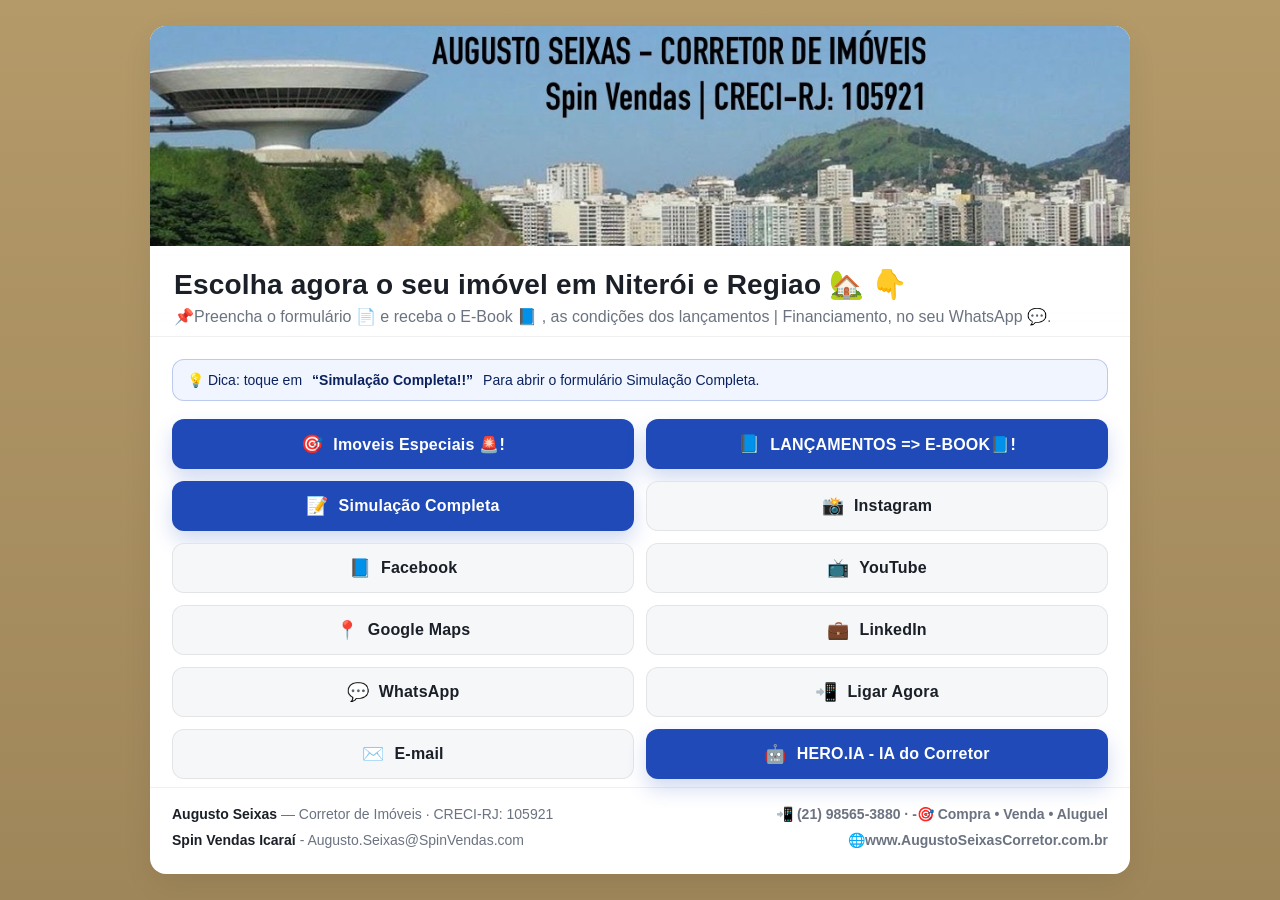
==== index.html @ c05731be "Add files via upload" ====
<!DOCTYPE html>
<html lang="pt-BR">
<head>
  <meta charset="utf-8" />
  <meta name="viewport" content="width=device-width, initial-scale=1" />

<meta name="theme-color" content="#1f4ab8">
<link rel="apple-touch-icon" href="favicon-192.png">

<link rel="icon" type="image/png" sizes="192x192" href="favicon-192.png">
<link rel="icon" type="image/png" sizes="512x512" href="favicon-512.png">
<link rel="manifest" href="manifest.json">

<meta name="mobile-web-app-capable" content="yes">
<meta name="apple-mobile-web-app-capable" content="yes">
<meta name="apple-mobile-web-app-status-bar-style" content="black-translucent">
<meta name="application-name" content="Augusto Seixas Corretor">
<meta name="apple-mobile-web-app-title" content="Augusto Seixas">

<title>Augusto Seixas - Corretor de Imóveis em Niterói</title>
<meta name="description" content="Corretor de imóveis especializado em compra, venda e aluguel em Niterói e Região Oceânica. Atendimento consultivo e personalizado. CRECI-RJ: 105921.">
<meta name="keywords" content="imóveis Niterói, corretor Augusto Seixas, casas em Camboinhas, apartamentos Icaraí, venda de imóveis, aluguel Niterói, Spin Vendas">
<meta name="author" content="Augusto Seixas">
<meta property="og:title" content="Augusto Seixas - Corretor de Imóveis em Niterói">
<meta property="og:description" content="Atendimento consultivo e especializado em imóveis residenciais e comerciais em Niterói e Região Oceânica.">
<meta property="og:url" content="https://augustoseixascorretor.com.br">
<meta property="og:type" content="website">
<meta property="og:image" content="https://augustoseixascorretor.com.br/imagens/og-image.jpg">
<meta name="robots" content="index, follow">
<link rel="canonical" href="https://augustoseixascorretor.com.br/">



  <!-- Google Tag Manager -->
  <script>
    (function(w,d,s,l,i){w[l]=w[l]||[];w[l].push({'gtm.start': new Date().getTime(),event:'gtm.js'});
      var f=d.getElementsByTagName(s)[0], j=d.createElement(s), dl=l!='dataLayer'?'&l='+l:'';
      j.async=true; j.src='https://www.googletagmanager.com/gtm.js?id='+i+dl; f.parentNode.insertBefore(j,f);
    })(window,document,'script','dataLayer','GTM-TP4C4DRR');
  </script>
  <!-- End Google Tag Manager -->
  <style>
    :root{--gold:#B49A69;--gold-900:#9F865A;--ink:#1b1f27;--muted:#6b7280;--bg:#f6f7f9;--primary:#1f4ab8;--primary-600:#1a3d95;--card:#ffffff;--ring:rgba(31,74,184,.25);--shadow:0 10px 30px rgba(0,0,0,.07);--radius:16px}
    *{box-sizing:border-box}
    body{margin:0;font-family:-apple-system,BlinkMacSystemFont,"Segoe UI",Roboto,Helvetica,Arial,"Apple Color Emoji","Segoe UI Emoji";color:var(--ink);background:linear-gradient(180deg,var(--gold) 0%,var(--gold-900) 100%);min-height:100vh;display:flex;align-items:center;justify-content:center;padding:24px}
    .wrapper{width:100%;max-width:980px;background:var(--card);border-radius:var(--radius);box-shadow:var(--shadow);overflow:hidden}
    .banner{width:100%;height:220px;background:#ddd url('banner.jpg') center/cover no-repeat}
    .hero{padding:22px 24px 10px;background:linear-gradient(180deg,rgba(255,255,255,.18) 0%,rgba(255,255,255,.05) 100%);border-bottom:1px solid rgba(0,0,0,.06)}
    .title{margin:0 0 6px;font-size:28px;line-height:1.2;font-weight:800;letter-spacing:.2px}
    .subtitle{margin:0;color:var(--muted);font-weight:500}
    .content{padding:22px 22px 8px}
    .notice{display:flex;align-items:center;gap:10px;background:#f0f5ff;border:1px solid var(--ring);color:#0b225f;padding:12px 14px;border-radius:12px;margin-bottom:18px;font-size:14px}
    .grid{display:grid;grid-template-columns:repeat(2,minmax(0,1fr));gap:12px}
    .btn{appearance:none;display:flex;align-items:center;justify-content:center;gap:10px;width:100%;border:none;border-radius:12px;padding:14px 16px;font-weight:700;letter-spacing:.2px;cursor:pointer;background:var(--bg);color:var(--ink);box-shadow:inset 0 0 0 1px rgba(0,0,0,.08);text-decoration:none;transition:transform .06s ease,box-shadow .2s ease,background .2s ease,color .2s ease}
    .btn:hover{transform:translateY(-1px);box-shadow:0 10px 20px rgba(0,0,0,.06)}
    .btn.primary{background:var(--primary);color:#fff;box-shadow:0 10px 20px rgba(31,74,184,.2)}
    .btn.primary:hover{background:var(--primary-600)}
    .btn .emoji{font-size:18px}
    .footer{padding:18px 22px 26px;color:var(--muted);font-size:14px;border-top:1px solid rgba(0,0,0,.06);display:flex;align-items:center;justify-content:space-between;flex-wrap:wrap;gap:10px}
    .sig strong{color:var(--ink)}
    @media (max-width:640px){.grid{grid-template-columns:1fr}.title{font-size:24px}.banner{height:160px}}
  </style>
  <script>
    window.dataLayer = window.dataLayer || [];
    window.dataLayer.push({event:'bridge_view', source:'landing-augusto'});
    function trackClick(name, url){
      window.dataLayer.push({event:'cta_click', cta_name:name, cta_url:url, source:'landing-augusto'});
    }
    window.addEventListener('DOMContentLoaded', () => {
      document.querySelectorAll('[data-track]').forEach(a => {
        a.addEventListener('click', () => trackClick(a.getAttribute('data-track'), a.href || ''));
      });
    });
  </script>
</head>


<body>
  <noscript><iframe src="https://www.googletagmanager.com/ns.html?id=GTM-TP4C4DRR" height="0" width="0" style="display:none;visibility:hidden"></iframe></noscript>
  <main class="wrapper" role="main" aria-label="Página neutra com acesso ao formulário e redes">
    <div class="banner" role="img" aria-label="Vista de Niterói com o MAC"></div>
    <section class="hero">
      <h1 class="title">Escolha agora o seu imóvel em Niterói e Regiao 🏡 👇</h1>
      <p class="subtitle">📌Preencha o formulário 📄 e receba o E-Book 📘 , as condições dos lançamentos | Financiamento,  no seu WhatsApp 💬.</p>
    </section>
    <section class="content">
      <div class="notice">💡 Dica: toque em <strong>“Simulação Completa!!”</strong> Para abrir o formulário Simulação Completa.</div>
      <div class="grid">
        <a class="btn primary" data-track="🎯 Imoveis Especiais 🚨" href="https://www.spinimoveis.com/corretores/augusto-seixas" target="_blank" rel="noopener"><span class="emoji">🎯</span> Imoveis Especiais 🚨!</a>
        <a class="btn primary" data-track="LANÇAMENTOS => E-BOOK📘!" href="https://docs.google.com/forms/d/e/1FAIpQLSfIhaqGByUwrIIBQU1-iOxCtFlrinhP8wOva_zhu2rW18q_Jg/viewform?usp=publish-editor" target="_blank" rel="noopener"><span class="emoji">📘</span> LANÇAMENTOS => E-BOOK📘!</a>
        <a class="btn primary" data-track="Simulação Completa!" href="https://docs.google.com/forms/d/e/1FAIpQLScbv2QimRe-4hqt1ymMIVASQGUbRqqND_AueWJf2bWojtGrhQ/viewform?utm_source=site&utm_medium=cta&utm_campaign=simulacao" target="_blank" rel="noopener"><span class="emoji">📝</span> Simulação Completa</a>
        <a class="btn" data-track="Instagram" href="https://www.instagram.com/augustoseixas_corretorimoveis" target="_blank" rel="noopener"><span class="emoji">📸</span> Instagram</a>
        <a class="btn" data-track="Facebook" href="https://www.facebook.com/AugustoSeixasCorretordeImoveis" target="_blank" rel="noopener"><span class="emoji">📘</span> Facebook</a>
        
        <a class="btn" data-track="YouTube" href="https://www.youtube.com/@AugustoSeixasCorretorimoveis" target="_blank" rel="noopener"><span class="emoji">📺</span> YouTube</a>
        
        <a class="btn" data-track="Google Maps" href="https://maps.google.com/?q=Augusto+Seixas+Corretor+de+Im%C3%B3veis+Niter%C3%B3i" target="_blank" rel="noopener"><span class="emoji">📍</span> Google Maps</a>
        
        <a class="btn" data-track="LinkedIn" href="https://www.linkedin.com/in/augusto-seixas2020" target="_blank" rel="noopener"><span class="emoji">💼</span> LinkedIn</a>
        <a class="btn" data-track="WhatsApp" href="https://wa.me/5521985653880?text=Ol%C3%A1%2C+quero+simular+meu+novo+im%C3%B3vel+em+Niter%C3%B3i&utm_source=site&utm_medium=cta&utm_campaign=simulacao" target="_blank" rel="noopener"><span class="emoji">💬</span> WhatsApp</a>
        <a class="btn" data-track="Ligar Agora" href="tel:+5521985653880"><span class="emoji">📲</span> Ligar Agora</a>
        <a class="btn" data-track="E-mail" href="mailto:augusto.seixas@spinvendas.com?subject=Quero%20simular%20meu%20im%C3%B3vel&body=Ol%C3%A1%2C%20gostaria%20de%20simular%20um%20im%C3%B3vel%20em%20Niter%C3%B3i.%20Meu%20telefone%20%2F%20WhatsApp%20%C3%A9%3A%20" target="_blank" rel="noopener"><span class="emoji">✉️</span> E-mail</a>
        <a class="btn primary" data-track="HERO.IA - IA do Corretor" href="https://augustoseixascorretoravaliador.github.io/HERO.IA/" target="_blank" rel="noopener"><span class="emoji">🤖</span> HERO.IA - IA do Corretor</a>

      </div>
    </section>
    <footer class="footer">
      <div class="sig"><strong>Augusto Seixas</strong> — Corretor de Imóveis · CRECI-RJ: 105921</div>
      <div><strong>📲 (21) 98565-3880 · -🎯 Compra • Venda • Aluguel </strong></div>
      <div class="sig"><strong>Spin Vendas Icaraí </strong>-  Augusto.Seixas@SpinVendas.com</div>
      <div><strong>🌐www.AugustoSeixasCorretor.com.br </strong></div>
    </footer>
  </main>
  
  <script>
  if ('serviceWorker' in navigator) {
    window.addEventListener('load', () => {
      navigator.serviceWorker.register('/sw.js').catch(console.error);
    });
  }
</script>
  
  
<script>
  let deferredPrompt;
  const installBtn = document.createElement('button');
  installBtn.textContent = "📲 Instalar App Augusto Seixas";
  installBtn.style.cssText = `
    position: fixed;
    bottom: 16px;
    right: 16px;
    background: #1f4ab8;
    color: white;
    font-weight: 700;
    border: none;
    border-radius: 12px;
    padding: 12px 18px;
    box-shadow: 0 5px 15px rgba(0,0,0,0.2);
    cursor: pointer;
    z-index: 9999;
    display: none;
  `;
  document.body.appendChild(installBtn);

  window.addEventListener('beforeinstallprompt', (e) => {
    e.preventDefault();
    deferredPrompt = e;
    installBtn.style.display = 'block';
  });

  installBtn.addEventListener('click', async () => {
    installBtn.style.display = 'none';
    deferredPrompt.prompt();
    const { outcome } = await deferredPrompt.userChoice;
    if (outcome === 'accepted') {
      console.log('✅ App Augusto Seixas instalado!');
    } else {
      console.log('❌ Usuário cancelou a instalação');
    }
    deferredPrompt = null;
  });

  window.addEventListener('appinstalled', () => {
    console.log('🎉 App Augusto Seixas instalado com sucesso!');
  });
</script>  
  
</body>
</html>
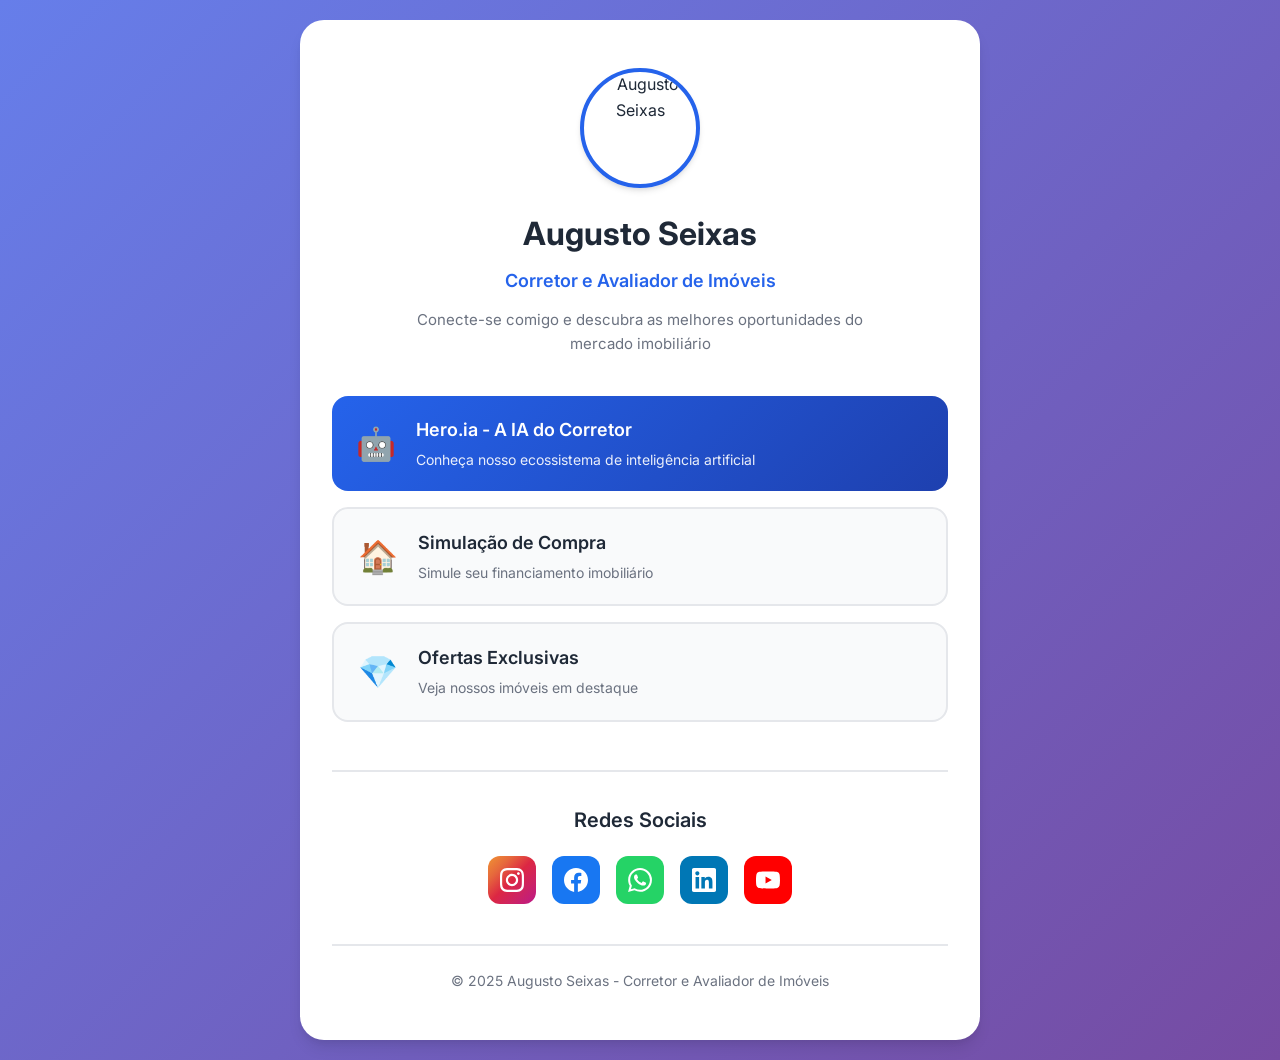
==== commit 76f4f612: "Create landing page with social links, Hero.ia, and offer sections Co-authored-by: AugustoSeixasCorr" ====
--- a/index.html
+++ b/index.html
@@ -1,169 +1,91 @@
 <!DOCTYPE html>
 <html lang="pt-BR">
 <head>
-  <meta charset="utf-8" />
-  <meta name="viewport" content="width=device-width, initial-scale=1" />
+    <meta charset="UTF-8">
+    <meta name="viewport" content="width=device-width, initial-scale=1.0">
+    <meta name="description" content="Augusto Seixas - Corretor e Avaliador de Imóveis. Acesse nossos links para simulação de compra, ofertas e Hero.ia - A IA do Corretor">
+    <meta name="keywords" content="corretor, imóveis, avaliador, Augusto Seixas, Hero.ia">
+    <title>Augusto Seixas - Corretor e Avaliador</title>
+    <link rel="stylesheet" href="styles.css">
+    <link rel="preconnect" href="https://fonts.googleapis.com">
+    <link rel="preconnect" href="https://fonts.gstatic.com" crossorigin>
+    <link href="https://fonts.googleapis.com/css2?family=Inter:wght@300;400;600;700&display=swap" rel="stylesheet">
+</head>
+<body>
+    <div class="container">
+        <div class="profile-section">
+            <div class="profile-image">
+                <img src="https://via.placeholder.com/150" alt="Augusto Seixas">
+            </div>
+            <h1 class="profile-name">Augusto Seixas</h1>
+            <p class="profile-title">Corretor e Avaliador de Imóveis</p>
+            <p class="profile-description">Conecte-se comigo e descubra as melhores oportunidades do mercado imobiliário</p>
+        </div>
 
-<meta name="theme-color" content="#1f4ab8">
-<link rel="apple-touch-icon" href="favicon-192.png">
+        <div class="links-section">
+            <!-- Hero.ia Link - Featured -->
+            <a href="#" class="link-card featured" target="_blank" rel="noopener noreferrer">
+                <div class="link-icon">🤖</div>
+                <div class="link-content">
+                    <h3 class="link-title">Hero.ia - A IA do Corretor</h3>
+                    <p class="link-description">Conheça nosso ecossistema de inteligência artificial</p>
+                </div>
+            </a>
 
-<link rel="icon" type="image/png" sizes="192x192" href="favicon-192.png">
-<link rel="icon" type="image/png" sizes="512x512" href="favicon-512.png">
-<link rel="manifest" href="manifest.json">
+            <!-- Simulation Link -->
+            <a href="#" class="link-card" target="_blank" rel="noopener noreferrer">
+                <div class="link-icon">🏠</div>
+                <div class="link-content">
+                    <h3 class="link-title">Simulação de Compra</h3>
+                    <p class="link-description">Simule seu financiamento imobiliário</p>
+                </div>
+            </a>
 
-<meta name="mobile-web-app-capable" content="yes">
-<meta name="apple-mobile-web-app-capable" content="yes">
-<meta name="apple-mobile-web-app-status-bar-style" content="black-translucent">
-<meta name="application-name" content="Augusto Seixas Corretor">
-<meta name="apple-mobile-web-app-title" content="Augusto Seixas">
+            <!-- Offers Link -->
+            <a href="#" class="link-card" target="_blank" rel="noopener noreferrer">
+                <div class="link-icon">💎</div>
+                <div class="link-content">
+                    <h3 class="link-title">Ofertas Exclusivas</h3>
+                    <p class="link-description">Veja nossos imóveis em destaque</p>
+                </div>
+            </a>
 
-<title>Augusto Seixas - Corretor de Imóveis em Niterói</title>
-<meta name="description" content="Corretor de imóveis especializado em compra, venda e aluguel em Niterói e Região Oceânica. Atendimento consultivo e personalizado. CRECI-RJ: 105921.">
-<meta name="keywords" content="imóveis Niterói, corretor Augusto Seixas, casas em Camboinhas, apartamentos Icaraí, venda de imóveis, aluguel Niterói, Spin Vendas">
-<meta name="author" content="Augusto Seixas">
-<meta property="og:title" content="Augusto Seixas - Corretor de Imóveis em Niterói">
-<meta property="og:description" content="Atendimento consultivo e especializado em imóveis residenciais e comerciais em Niterói e Região Oceânica.">
-<meta property="og:url" content="https://augustoseixascorretor.com.br">
-<meta property="og:type" content="website">
-<meta property="og:image" content="https://augustoseixascorretor.com.br/imagens/og-image.jpg">
-<meta name="robots" content="index, follow">
-<link rel="canonical" href="https://augustoseixascorretor.com.br/">
+            <!-- Social Media Section -->
+            <div class="social-section">
+                <h2 class="social-title">Redes Sociais</h2>
+                <div class="social-links">
+                    <a href="#" class="social-link instagram" target="_blank" rel="noopener noreferrer" title="Instagram">
+                        <svg viewBox="0 0 24 24" fill="currentColor">
+                            <path d="M12 2.163c3.204 0 3.584.012 4.85.07 3.252.148 4.771 1.691 4.919 4.919.058 1.265.069 1.645.069 4.849 0 3.205-.012 3.584-.069 4.849-.149 3.225-1.664 4.771-4.919 4.919-1.266.058-1.644.07-4.85.07-3.204 0-3.584-.012-4.849-.07-3.26-.149-4.771-1.699-4.919-4.92-.058-1.265-.07-1.644-.07-4.849 0-3.204.013-3.583.07-4.849.149-3.227 1.664-4.771 4.919-4.919 1.266-.057 1.645-.069 4.849-.069zm0-2.163c-3.259 0-3.667.014-4.947.072-4.358.2-6.78 2.618-6.98 6.98-.059 1.281-.073 1.689-.073 4.948 0 3.259.014 3.668.072 4.948.2 4.358 2.618 6.78 6.98 6.98 1.281.058 1.689.072 4.948.072 3.259 0 3.668-.014 4.948-.072 4.354-.2 6.782-2.618 6.979-6.98.059-1.28.073-1.689.073-4.948 0-3.259-.014-3.667-.072-4.947-.196-4.354-2.617-6.78-6.979-6.98-1.281-.059-1.69-.073-4.949-.073zm0 5.838c-3.403 0-6.162 2.759-6.162 6.162s2.759 6.163 6.162 6.163 6.162-2.759 6.162-6.163c0-3.403-2.759-6.162-6.162-6.162zm0 10.162c-2.209 0-4-1.79-4-4 0-2.209 1.791-4 4-4s4 1.791 4 4c0 2.21-1.791 4-4 4zm6.406-11.845c-.796 0-1.441.645-1.441 1.44s.645 1.44 1.441 1.44c.795 0 1.439-.645 1.439-1.44s-.644-1.44-1.439-1.44z"/>
+                        </svg>
+                    </a>
+                    <a href="#" class="social-link facebook" target="_blank" rel="noopener noreferrer" title="Facebook">
+                        <svg viewBox="0 0 24 24" fill="currentColor">
+                            <path d="M24 12.073c0-6.627-5.373-12-12-12s-12 5.373-12 12c0 5.99 4.388 10.954 10.125 11.854v-8.385H7.078v-3.47h3.047V9.43c0-3.007 1.792-4.669 4.533-4.669 1.312 0 2.686.235 2.686.235v2.953H15.83c-1.491 0-1.956.925-1.956 1.874v2.25h3.328l-.532 3.47h-2.796v8.385C19.612 23.027 24 18.062 24 12.073z"/>
+                        </svg>
+                    </a>
+                    <a href="#" class="social-link whatsapp" target="_blank" rel="noopener noreferrer" title="WhatsApp">
+                        <svg viewBox="0 0 24 24" fill="currentColor">
+                            <path d="M17.472 14.382c-.297-.149-1.758-.867-2.03-.967-.273-.099-.471-.148-.67.15-.197.297-.767.966-.94 1.164-.173.199-.347.223-.644.075-.297-.15-1.255-.463-2.39-1.475-.883-.788-1.48-1.761-1.653-2.059-.173-.297-.018-.458.13-.606.134-.133.298-.347.446-.52.149-.174.198-.298.298-.497.099-.198.05-.371-.025-.52-.075-.149-.669-1.612-.916-2.207-.242-.579-.487-.5-.669-.51-.173-.008-.371-.01-.57-.01-.198 0-.52.074-.792.372-.272.297-1.04 1.016-1.04 2.479 0 1.462 1.065 2.875 1.213 3.074.149.198 2.096 3.2 5.077 4.487.709.306 1.262.489 1.694.625.712.227 1.36.195 1.871.118.571-.085 1.758-.719 2.006-1.413.248-.694.248-1.289.173-1.413-.074-.124-.272-.198-.57-.347m-5.421 7.403h-.004a9.87 9.87 0 01-5.031-1.378l-.361-.214-3.741.982.998-3.648-.235-.374a9.86 9.86 0 01-1.51-5.26c.001-5.45 4.436-9.884 9.888-9.884 2.64 0 5.122 1.03 6.988 2.898a9.825 9.825 0 012.893 6.994c-.003 5.45-4.437 9.884-9.885 9.884m8.413-18.297A11.815 11.815 0 0012.05 0C5.495 0 .16 5.335.157 11.892c0 2.096.547 4.142 1.588 5.945L.057 24l6.305-1.654a11.882 11.882 0 005.683 1.448h.005c6.554 0 11.89-5.335 11.893-11.893a11.821 11.821 0 00-3.48-8.413z"/>
+                        </svg>
+                    </a>
+                    <a href="#" class="social-link linkedin" target="_blank" rel="noopener noreferrer" title="LinkedIn">
+                        <svg viewBox="0 0 24 24" fill="currentColor">
+                            <path d="M20.447 20.452h-3.554v-5.569c0-1.328-.027-3.037-1.852-3.037-1.853 0-2.136 1.445-2.136 2.939v5.667H9.351V9h3.414v1.561h.046c.477-.9 1.637-1.85 3.37-1.85 3.601 0 4.267 2.37 4.267 5.455v6.286zM5.337 7.433c-1.144 0-2.063-.926-2.063-2.065 0-1.138.92-2.063 2.063-2.063 1.14 0 2.064.925 2.064 2.063 0 1.139-.925 2.065-2.064 2.065zm1.782 13.019H3.555V9h3.564v11.452zM22.225 0H1.771C.792 0 0 .774 0 1.729v20.542C0 23.227.792 24 1.771 24h20.451C23.2 24 24 23.227 24 22.271V1.729C24 .774 23.2 0 22.222 0h.003z"/>
+                        </svg>
+                    </a>
+                    <a href="#" class="social-link youtube" target="_blank" rel="noopener noreferrer" title="YouTube">
+                        <svg viewBox="0 0 24 24" fill="currentColor">
+                            <path d="M23.498 6.186a3.016 3.016 0 0 0-2.122-2.136C19.505 3.545 12 3.545 12 3.545s-7.505 0-9.377.505A3.017 3.017 0 0 0 .502 6.186C0 8.07 0 12 0 12s0 3.93.502 5.814a3.016 3.016 0 0 0 2.122 2.136c1.871.505 9.376.505 9.376.505s7.505 0 9.377-.505a3.015 3.015 0 0 0 2.122-2.136C24 15.93 24 12 24 12s0-3.93-.502-5.814zM9.545 15.568V8.432L15.818 12l-6.273 3.568z"/>
+                        </svg>
+                    </a>
+                </div>
+            </div>
+        </div>
 
-
-
-  <!-- Google Tag Manager -->
-  <script>
-    (function(w,d,s,l,i){w[l]=w[l]||[];w[l].push({'gtm.start': new Date().getTime(),event:'gtm.js'});
-      var f=d.getElementsByTagName(s)[0], j=d.createElement(s), dl=l!='dataLayer'?'&l='+l:'';
-      j.async=true; j.src='https://www.googletagmanager.com/gtm.js?id='+i+dl; f.parentNode.insertBefore(j,f);
-    })(window,document,'script','dataLayer','GTM-TP4C4DRR');
-  </script>
-  <!-- End Google Tag Manager -->
-  <style>
-    :root{--gold:#B49A69;--gold-900:#9F865A;--ink:#1b1f27;--muted:#6b7280;--bg:#f6f7f9;--primary:#1f4ab8;--primary-600:#1a3d95;--card:#ffffff;--ring:rgba(31,74,184,.25);--shadow:0 10px 30px rgba(0,0,0,.07);--radius:16px}
-    *{box-sizing:border-box}
-    body{margin:0;font-family:-apple-system,BlinkMacSystemFont,"Segoe UI",Roboto,Helvetica,Arial,"Apple Color Emoji","Segoe UI Emoji";color:var(--ink);background:linear-gradient(180deg,var(--gold) 0%,var(--gold-900) 100%);min-height:100vh;display:flex;align-items:center;justify-content:center;padding:24px}
-    .wrapper{width:100%;max-width:980px;background:var(--card);border-radius:var(--radius);box-shadow:var(--shadow);overflow:hidden}
-    .banner{width:100%;height:220px;background:#ddd url('banner.jpg') center/cover no-repeat}
-    .hero{padding:22px 24px 10px;background:linear-gradient(180deg,rgba(255,255,255,.18) 0%,rgba(255,255,255,.05) 100%);border-bottom:1px solid rgba(0,0,0,.06)}
-    .title{margin:0 0 6px;font-size:28px;line-height:1.2;font-weight:800;letter-spacing:.2px}
-    .subtitle{margin:0;color:var(--muted);font-weight:500}
-    .content{padding:22px 22px 8px}
-    .notice{display:flex;align-items:center;gap:10px;background:#f0f5ff;border:1px solid var(--ring);color:#0b225f;padding:12px 14px;border-radius:12px;margin-bottom:18px;font-size:14px}
-    .grid{display:grid;grid-template-columns:repeat(2,minmax(0,1fr));gap:12px}
-    .btn{appearance:none;display:flex;align-items:center;justify-content:center;gap:10px;width:100%;border:none;border-radius:12px;padding:14px 16px;font-weight:700;letter-spacing:.2px;cursor:pointer;background:var(--bg);color:var(--ink);box-shadow:inset 0 0 0 1px rgba(0,0,0,.08);text-decoration:none;transition:transform .06s ease,box-shadow .2s ease,background .2s ease,color .2s ease}
-    .btn:hover{transform:translateY(-1px);box-shadow:0 10px 20px rgba(0,0,0,.06)}
-    .btn.primary{background:var(--primary);color:#fff;box-shadow:0 10px 20px rgba(31,74,184,.2)}
-    .btn.primary:hover{background:var(--primary-600)}
-    .btn .emoji{font-size:18px}
-    .footer{padding:18px 22px 26px;color:var(--muted);font-size:14px;border-top:1px solid rgba(0,0,0,.06);display:flex;align-items:center;justify-content:space-between;flex-wrap:wrap;gap:10px}
-    .sig strong{color:var(--ink)}
-    @media (max-width:640px){.grid{grid-template-columns:1fr}.title{font-size:24px}.banner{height:160px}}
-  </style>
-  <script>
-    window.dataLayer = window.dataLayer || [];
-    window.dataLayer.push({event:'bridge_view', source:'landing-augusto'});
-    function trackClick(name, url){
-      window.dataLayer.push({event:'cta_click', cta_name:name, cta_url:url, source:'landing-augusto'});
-    }
-    window.addEventListener('DOMContentLoaded', () => {
-      document.querySelectorAll('[data-track]').forEach(a => {
-        a.addEventListener('click', () => trackClick(a.getAttribute('data-track'), a.href || ''));
-      });
-    });
-  </script>
-</head>
-
-
-<body>
-  <noscript><iframe src="https://www.googletagmanager.com/ns.html?id=GTM-TP4C4DRR" height="0" width="0" style="display:none;visibility:hidden"></iframe></noscript>
-  <main class="wrapper" role="main" aria-label="Página neutra com acesso ao formulário e redes">
-    <div class="banner" role="img" aria-label="Vista de Niterói com o MAC"></div>
-    <section class="hero">
-      <h1 class="title">Escolha agora o seu imóvel em Niterói e Regiao 🏡 👇</h1>
-      <p class="subtitle">📌Preencha o formulário 📄 e receba o E-Book 📘 , as condições dos lançamentos | Financiamento,  no seu WhatsApp 💬.</p>
-    </section>
-    <section class="content">
-      <div class="notice">💡 Dica: toque em <strong>“Simulação Completa!!”</strong> Para abrir o formulário Simulação Completa.</div>
-      <div class="grid">
-        <a class="btn primary" data-track="🎯 Imoveis Especiais 🚨" href="https://www.spinimoveis.com/corretores/augusto-seixas" target="_blank" rel="noopener"><span class="emoji">🎯</span> Imoveis Especiais 🚨!</a>
-        <a class="btn primary" data-track="LANÇAMENTOS => E-BOOK📘!" href="https://docs.google.com/forms/d/e/1FAIpQLSfIhaqGByUwrIIBQU1-iOxCtFlrinhP8wOva_zhu2rW18q_Jg/viewform?usp=publish-editor" target="_blank" rel="noopener"><span class="emoji">📘</span> LANÇAMENTOS => E-BOOK📘!</a>
-        <a class="btn primary" data-track="Simulação Completa!" href="https://docs.google.com/forms/d/e/1FAIpQLScbv2QimRe-4hqt1ymMIVASQGUbRqqND_AueWJf2bWojtGrhQ/viewform?utm_source=site&utm_medium=cta&utm_campaign=simulacao" target="_blank" rel="noopener"><span class="emoji">📝</span> Simulação Completa</a>
-        <a class="btn" data-track="Instagram" href="https://www.instagram.com/augustoseixas_corretorimoveis" target="_blank" rel="noopener"><span class="emoji">📸</span> Instagram</a>
-        <a class="btn" data-track="Facebook" href="https://www.facebook.com/AugustoSeixasCorretordeImoveis" target="_blank" rel="noopener"><span class="emoji">📘</span> Facebook</a>
-        
-        <a class="btn" data-track="YouTube" href="https://www.youtube.com/@AugustoSeixasCorretorimoveis" target="_blank" rel="noopener"><span class="emoji">📺</span> YouTube</a>
-        
-        <a class="btn" data-track="Google Maps" href="https://maps.google.com/?q=Augusto+Seixas+Corretor+de+Im%C3%B3veis+Niter%C3%B3i" target="_blank" rel="noopener"><span class="emoji">📍</span> Google Maps</a>
-        
-        <a class="btn" data-track="LinkedIn" href="https://www.linkedin.com/in/augusto-seixas2020" target="_blank" rel="noopener"><span class="emoji">💼</span> LinkedIn</a>
-        <a class="btn" data-track="WhatsApp" href="https://wa.me/5521985653880?text=Ol%C3%A1%2C+quero+simular+meu+novo+im%C3%B3vel+em+Niter%C3%B3i&utm_source=site&utm_medium=cta&utm_campaign=simulacao" target="_blank" rel="noopener"><span class="emoji">💬</span> WhatsApp</a>
-        <a class="btn" data-track="Ligar Agora" href="tel:+5521985653880"><span class="emoji">📲</span> Ligar Agora</a>
-        <a class="btn" data-track="E-mail" href="mailto:augusto.seixas@spinvendas.com?subject=Quero%20simular%20meu%20im%C3%B3vel&body=Ol%C3%A1%2C%20gostaria%20de%20simular%20um%20im%C3%B3vel%20em%20Niter%C3%B3i.%20Meu%20telefone%20%2F%20WhatsApp%20%C3%A9%3A%20" target="_blank" rel="noopener"><span class="emoji">✉️</span> E-mail</a>
-        <a class="btn primary" data-track="HERO.IA - IA do Corretor" href="https://augustoseixascorretoravaliador.github.io/HERO.IA/" target="_blank" rel="noopener"><span class="emoji">🤖</span> HERO.IA - IA do Corretor</a>
-
-      </div>
-    </section>
-    <footer class="footer">
-      <div class="sig"><strong>Augusto Seixas</strong> — Corretor de Imóveis · CRECI-RJ: 105921</div>
-      <div><strong>📲 (21) 98565-3880 · -🎯 Compra • Venda • Aluguel </strong></div>
-      <div class="sig"><strong>Spin Vendas Icaraí </strong>-  Augusto.Seixas@SpinVendas.com</div>
-      <div><strong>🌐www.AugustoSeixasCorretor.com.br </strong></div>
-    </footer>
-  </main>
-  
-  <script>
-  if ('serviceWorker' in navigator) {
-    window.addEventListener('load', () => {
-      navigator.serviceWorker.register('/sw.js').catch(console.error);
-    });
-  }
-</script>
-  
-  
-<script>
-  let deferredPrompt;
-  const installBtn = document.createElement('button');
-  installBtn.textContent = "📲 Instalar App Augusto Seixas";
-  installBtn.style.cssText = `
-    position: fixed;
-    bottom: 16px;
-    right: 16px;
-    background: #1f4ab8;
-    color: white;
-    font-weight: 700;
-    border: none;
-    border-radius: 12px;
-    padding: 12px 18px;
-    box-shadow: 0 5px 15px rgba(0,0,0,0.2);
-    cursor: pointer;
-    z-index: 9999;
-    display: none;
-  `;
-  document.body.appendChild(installBtn);
-
-  window.addEventListener('beforeinstallprompt', (e) => {
-    e.preventDefault();
-    deferredPrompt = e;
-    installBtn.style.display = 'block';
-  });
-
-  installBtn.addEventListener('click', async () => {
-    installBtn.style.display = 'none';
-    deferredPrompt.prompt();
-    const { outcome } = await deferredPrompt.userChoice;
-    if (outcome === 'accepted') {
-      console.log('✅ App Augusto Seixas instalado!');
-    } else {
-      console.log('❌ Usuário cancelou a instalação');
-    }
-    deferredPrompt = null;
-  });
-
-  window.addEventListener('appinstalled', () => {
-    console.log('🎉 App Augusto Seixas instalado com sucesso!');
-  });
-</script>  
-  
+        <footer class="footer">
+            <p>&copy; 2025 Augusto Seixas - Corretor e Avaliador de Imóveis</p>
+        </footer>
+    </div>
 </body>
 </html>
--- a/styles.css
+++ b/styles.css
@@ -0,0 +1,277 @@
+* {
+    margin: 0;
+    padding: 0;
+    box-sizing: border-box;
+}
+
+:root {
+    --primary-color: #2563eb;
+    --secondary-color: #1e40af;
+    --accent-color: #3b82f6;
+    --text-primary: #1f2937;
+    --text-secondary: #6b7280;
+    --background: #ffffff;
+    --card-background: #f9fafb;
+    --border-color: #e5e7eb;
+    --shadow: 0 4px 6px -1px rgba(0, 0, 0, 0.1), 0 2px 4px -1px rgba(0, 0, 0, 0.06);
+    --shadow-lg: 0 10px 15px -3px rgba(0, 0, 0, 0.1), 0 4px 6px -2px rgba(0, 0, 0, 0.05);
+}
+
+body {
+    font-family: 'Inter', -apple-system, BlinkMacSystemFont, 'Segoe UI', Roboto, Oxygen, Ubuntu, Cantarell, sans-serif;
+    background: linear-gradient(135deg, #667eea 0%, #764ba2 100%);
+    min-height: 100vh;
+    display: flex;
+    align-items: center;
+    justify-content: center;
+    padding: 20px;
+    color: var(--text-primary);
+    line-height: 1.6;
+}
+
+.container {
+    max-width: 680px;
+    width: 100%;
+    background: var(--background);
+    border-radius: 24px;
+    padding: 48px 32px;
+    box-shadow: var(--shadow-lg);
+    animation: fadeIn 0.6s ease-out;
+}
+
+@keyframes fadeIn {
+    from {
+        opacity: 0;
+        transform: translateY(20px);
+    }
+    to {
+        opacity: 1;
+        transform: translateY(0);
+    }
+}
+
+.profile-section {
+    text-align: center;
+    margin-bottom: 40px;
+}
+
+.profile-image {
+    width: 120px;
+    height: 120px;
+    margin: 0 auto 20px;
+    border-radius: 50%;
+    overflow: hidden;
+    border: 4px solid var(--primary-color);
+    box-shadow: var(--shadow);
+}
+
+.profile-image img {
+    width: 100%;
+    height: 100%;
+    object-fit: cover;
+}
+
+.profile-name {
+    font-size: 32px;
+    font-weight: 700;
+    color: var(--text-primary);
+    margin-bottom: 8px;
+}
+
+.profile-title {
+    font-size: 18px;
+    font-weight: 600;
+    color: var(--primary-color);
+    margin-bottom: 12px;
+}
+
+.profile-description {
+    font-size: 15px;
+    color: var(--text-secondary);
+    max-width: 480px;
+    margin: 0 auto;
+}
+
+.links-section {
+    display: flex;
+    flex-direction: column;
+    gap: 16px;
+}
+
+.link-card {
+    display: flex;
+    align-items: center;
+    padding: 20px 24px;
+    background: var(--card-background);
+    border: 2px solid var(--border-color);
+    border-radius: 16px;
+    text-decoration: none;
+    color: inherit;
+    transition: all 0.3s ease;
+    cursor: pointer;
+}
+
+.link-card:hover {
+    transform: translateY(-2px);
+    box-shadow: var(--shadow);
+    border-color: var(--primary-color);
+}
+
+.link-card.featured {
+    background: linear-gradient(135deg, var(--primary-color) 0%, var(--secondary-color) 100%);
+    color: white;
+    border: none;
+}
+
+.link-card.featured:hover {
+    transform: translateY(-4px);
+    box-shadow: 0 12px 20px -5px rgba(37, 99, 235, 0.4);
+}
+
+.link-card.featured .link-description {
+    color: rgba(255, 255, 255, 0.9);
+}
+
+.link-icon {
+    font-size: 32px;
+    margin-right: 20px;
+    flex-shrink: 0;
+}
+
+.link-content {
+    flex: 1;
+    text-align: left;
+}
+
+.link-title {
+    font-size: 18px;
+    font-weight: 600;
+    margin-bottom: 4px;
+}
+
+.link-description {
+    font-size: 14px;
+    color: var(--text-secondary);
+}
+
+.social-section {
+    margin-top: 32px;
+    padding-top: 32px;
+    border-top: 2px solid var(--border-color);
+}
+
+.social-title {
+    font-size: 20px;
+    font-weight: 600;
+    text-align: center;
+    margin-bottom: 20px;
+    color: var(--text-primary);
+}
+
+.social-links {
+    display: flex;
+    justify-content: center;
+    gap: 16px;
+    flex-wrap: wrap;
+}
+
+.social-link {
+    width: 48px;
+    height: 48px;
+    border-radius: 12px;
+    display: flex;
+    align-items: center;
+    justify-content: center;
+    transition: all 0.3s ease;
+    text-decoration: none;
+    color: white;
+}
+
+.social-link svg {
+    width: 24px;
+    height: 24px;
+}
+
+.social-link:hover {
+    transform: translateY(-4px);
+    box-shadow: var(--shadow);
+}
+
+.social-link.instagram {
+    background: linear-gradient(135deg, #f09433 0%, #e6683c 25%, #dc2743 50%, #cc2366 75%, #bc1888 100%);
+}
+
+.social-link.facebook {
+    background: #1877f2;
+}
+
+.social-link.whatsapp {
+    background: #25d366;
+}
+
+.social-link.linkedin {
+    background: #0077b5;
+}
+
+.social-link.youtube {
+    background: #ff0000;
+}
+
+.footer {
+    margin-top: 40px;
+    padding-top: 24px;
+    border-top: 2px solid var(--border-color);
+    text-align: center;
+}
+
+.footer p {
+    font-size: 14px;
+    color: var(--text-secondary);
+}
+
+/* Responsive Design */
+@media (max-width: 640px) {
+    .container {
+        padding: 32px 20px;
+        border-radius: 16px;
+    }
+
+    .profile-name {
+        font-size: 28px;
+    }
+
+    .profile-title {
+        font-size: 16px;
+    }
+
+    .profile-description {
+        font-size: 14px;
+    }
+
+    .link-card {
+        padding: 16px 20px;
+    }
+
+    .link-icon {
+        font-size: 28px;
+        margin-right: 16px;
+    }
+
+    .link-title {
+        font-size: 16px;
+    }
+
+    .link-description {
+        font-size: 13px;
+    }
+
+    .social-link {
+        width: 44px;
+        height: 44px;
+    }
+
+    .social-link svg {
+        width: 22px;
+        height: 22px;
+    }
+}
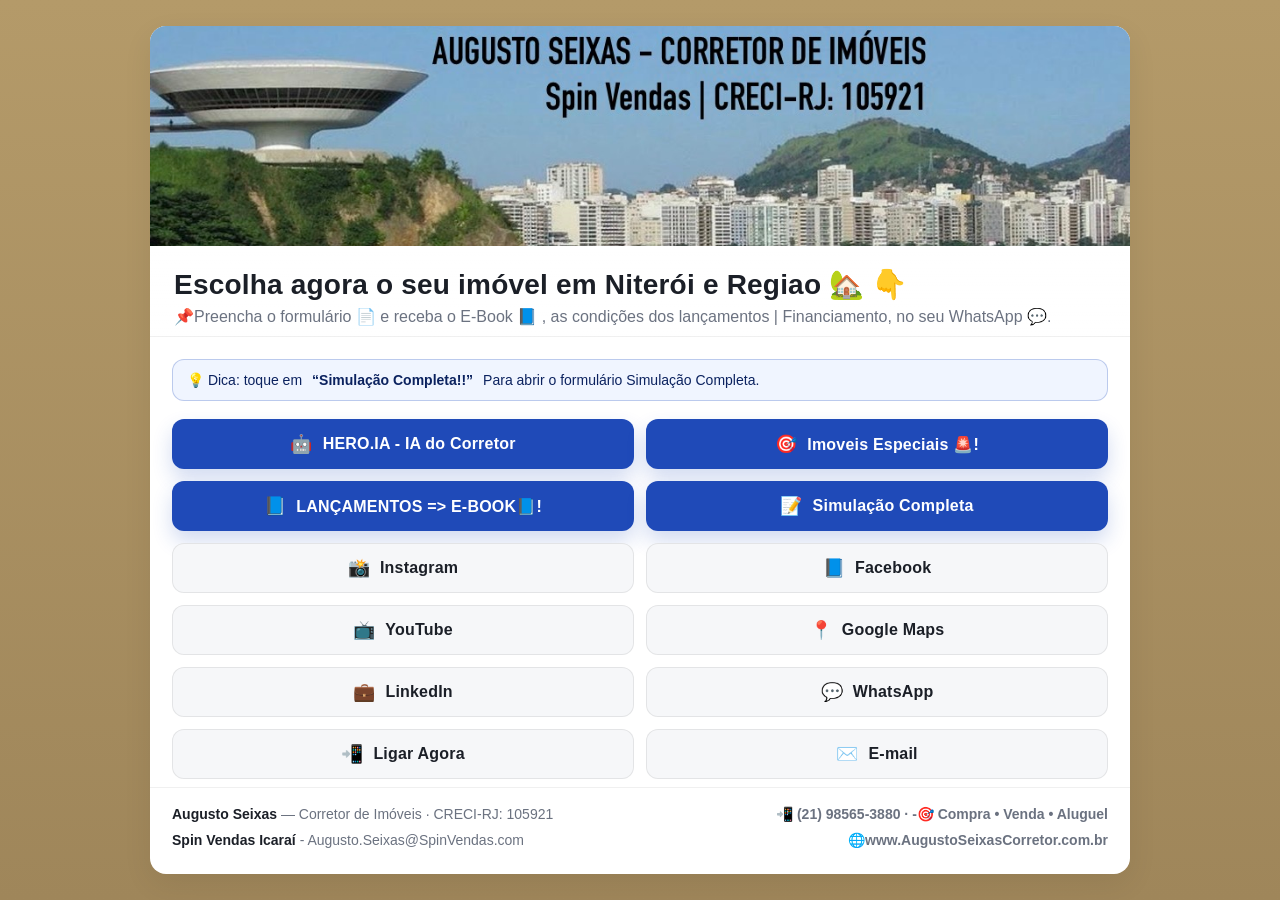
==== commit de192379: "Add files via upload" ====
--- a/index.html
+++ b/index.html
@@ -1,91 +1,170 @@
 <!DOCTYPE html>
 <html lang="pt-BR">
 <head>
-    <meta charset="UTF-8">
-    <meta name="viewport" content="width=device-width, initial-scale=1.0">
-    <meta name="description" content="Augusto Seixas - Corretor e Avaliador de Imóveis. Acesse nossos links para simulação de compra, ofertas e Hero.ia - A IA do Corretor">
-    <meta name="keywords" content="corretor, imóveis, avaliador, Augusto Seixas, Hero.ia">
-    <title>Augusto Seixas - Corretor e Avaliador</title>
-    <link rel="stylesheet" href="styles.css">
-    <link rel="preconnect" href="https://fonts.googleapis.com">
-    <link rel="preconnect" href="https://fonts.gstatic.com" crossorigin>
-    <link href="https://fonts.googleapis.com/css2?family=Inter:wght@300;400;600;700&display=swap" rel="stylesheet">
+  <meta charset="utf-8" />
+  <meta name="viewport" content="width=device-width, initial-scale=1" />
+
+<meta name="theme-color" content="#1f4ab8">
+<link rel="apple-touch-icon" href="favicon-192.png">
+
+<link rel="icon" type="image/png" sizes="192x192" href="favicon-192.png">
+<link rel="icon" type="image/png" sizes="512x512" href="favicon-512.png">
+<link rel="manifest" href="manifest.json">
+
+<meta name="mobile-web-app-capable" content="yes">
+<meta name="apple-mobile-web-app-capable" content="yes">
+<meta name="apple-mobile-web-app-status-bar-style" content="black-translucent">
+<meta name="application-name" content="Augusto Seixas Corretor">
+<meta name="apple-mobile-web-app-title" content="Augusto Seixas">
+
+<title>Augusto Seixas - Corretor de Imóveis em Niterói</title>
+<meta name="description" content="Corretor de imóveis especializado em compra, venda e aluguel em Niterói e Região Oceânica. Atendimento consultivo e personalizado. CRECI-RJ: 105921.">
+<meta name="keywords" content="imóveis Niterói, corretor Augusto Seixas, casas em Camboinhas, apartamentos Icaraí, venda de imóveis, aluguel Niterói, Spin Vendas">
+<meta name="author" content="Augusto Seixas">
+<meta property="og:title" content="Augusto Seixas - Corretor de Imóveis em Niterói">
+<meta property="og:description" content="Atendimento consultivo e especializado em imóveis residenciais e comerciais em Niterói e Região Oceânica.">
+<meta property="og:url" content="https://augustoseixascorretor.com.br">
+<meta property="og:type" content="website">
+<meta property="og:image" content="https://augustoseixascorretor.com.br/imagens/og-image.jpg">
+<meta name="robots" content="index, follow">
+<link rel="canonical" href="https://augustoseixascorretor.com.br/">
+
+
+
+  <!-- Google Tag Manager -->
+  <script>
+    (function(w,d,s,l,i){w[l]=w[l]||[];w[l].push({'gtm.start': new Date().getTime(),event:'gtm.js'});
+      var f=d.getElementsByTagName(s)[0], j=d.createElement(s), dl=l!='dataLayer'?'&l='+l:'';
+      j.async=true; j.src='https://www.googletagmanager.com/gtm.js?id='+i+dl; f.parentNode.insertBefore(j,f);
+    })(window,document,'script','dataLayer','GTM-TP4C4DRR');
+  </script>
+  <!-- End Google Tag Manager -->
+  <style>
+    :root{--gold:#B49A69;--gold-900:#9F865A;--ink:#1b1f27;--muted:#6b7280;--bg:#f6f7f9;--primary:#1f4ab8;--primary-600:#1a3d95;--card:#ffffff;--ring:rgba(31,74,184,.25);--shadow:0 10px 30px rgba(0,0,0,.07);--radius:16px}
+    *{box-sizing:border-box}
+    body{margin:0;font-family:-apple-system,BlinkMacSystemFont,"Segoe UI",Roboto,Helvetica,Arial,"Apple Color Emoji","Segoe UI Emoji";color:var(--ink);background:linear-gradient(180deg,var(--gold) 0%,var(--gold-900) 100%);min-height:100vh;display:flex;align-items:center;justify-content:center;padding:24px}
+    .wrapper{width:100%;max-width:980px;background:var(--card);border-radius:var(--radius);box-shadow:var(--shadow);overflow:hidden}
+    .banner{width:100%;height:220px;background:#ddd url('banner.jpg') center/cover no-repeat}
+    .hero{padding:22px 24px 10px;background:linear-gradient(180deg,rgba(255,255,255,.18) 0%,rgba(255,255,255,.05) 100%);border-bottom:1px solid rgba(0,0,0,.06)}
+    .title{margin:0 0 6px;font-size:28px;line-height:1.2;font-weight:800;letter-spacing:.2px}
+    .subtitle{margin:0;color:var(--muted);font-weight:500}
+    .content{padding:22px 22px 8px}
+    .notice{display:flex;align-items:center;gap:10px;background:#f0f5ff;border:1px solid var(--ring);color:#0b225f;padding:12px 14px;border-radius:12px;margin-bottom:18px;font-size:14px}
+    .grid{display:grid;grid-template-columns:repeat(2,minmax(0,1fr));gap:12px}
+    .btn{appearance:none;display:flex;align-items:center;justify-content:center;gap:10px;width:100%;border:none;border-radius:12px;padding:14px 16px;font-weight:700;letter-spacing:.2px;cursor:pointer;background:var(--bg);color:var(--ink);box-shadow:inset 0 0 0 1px rgba(0,0,0,.08);text-decoration:none;transition:transform .06s ease,box-shadow .2s ease,background .2s ease,color .2s ease}
+    .btn:hover{transform:translateY(-1px);box-shadow:0 10px 20px rgba(0,0,0,.06)}
+    .btn.primary{background:var(--primary);color:#fff;box-shadow:0 10px 20px rgba(31,74,184,.2)}
+    .btn.primary:hover{background:var(--primary-600)}
+    .btn .emoji{font-size:18px}
+    .footer{padding:18px 22px 26px;color:var(--muted);font-size:14px;border-top:1px solid rgba(0,0,0,.06);display:flex;align-items:center;justify-content:space-between;flex-wrap:wrap;gap:10px}
+    .sig strong{color:var(--ink)}
+    @media (max-width:640px){.grid{grid-template-columns:1fr}.title{font-size:24px}.banner{height:160px}}
+  </style>
+  <script>
+    window.dataLayer = window.dataLayer || [];
+    window.dataLayer.push({event:'bridge_view', source:'landing-augusto'});
+    function trackClick(name, url){
+      window.dataLayer.push({event:'cta_click', cta_name:name, cta_url:url, source:'landing-augusto'});
+    }
+    window.addEventListener('DOMContentLoaded', () => {
+      document.querySelectorAll('[data-track]').forEach(a => {
+        a.addEventListener('click', () => trackClick(a.getAttribute('data-track'), a.href || ''));
+      });
+    });
+  </script>
 </head>
+
+
 <body>
-    <div class="container">
-        <div class="profile-section">
-            <div class="profile-image">
-                <img src="https://via.placeholder.com/150" alt="Augusto Seixas">
-            </div>
-            <h1 class="profile-name">Augusto Seixas</h1>
-            <p class="profile-title">Corretor e Avaliador de Imóveis</p>
-            <p class="profile-description">Conecte-se comigo e descubra as melhores oportunidades do mercado imobiliário</p>
-        </div>
+  <noscript><iframe src="https://www.googletagmanager.com/ns.html?id=GTM-TP4C4DRR" height="0" width="0" style="display:none;visibility:hidden"></iframe></noscript>
+  <main class="wrapper" role="main" aria-label="Página neutra com acesso ao formulário e redes">
+    <div class="banner" role="img" aria-label="Vista de Niterói com o MAC"></div>
+    <section class="hero">
+      <h1 class="title">Escolha agora o seu imóvel em Niterói e Regiao 🏡 👇</h1>
+      <p class="subtitle">📌Preencha o formulário 📄 e receba o E-Book 📘 , as condições dos lançamentos | Financiamento,  no seu WhatsApp 💬.</p>
+    </section>
+    <section class="content">
+      <div class="notice">💡 Dica: toque em <strong>“Simulação Completa!!”</strong> Para abrir o formulário Simulação Completa.</div>
+      <div class="grid">
+   
+        <a class="btn primary" data-track="HERO.IA - IA do Corretor" href="https://augustoseixascorretoravaliador.github.io/HERO.IA/" target="_blank" rel="noopener"><span class="emoji">🤖</span> HERO.IA - IA do Corretor</a>
+        <a class="btn primary" data-track="🎯 Imoveis Especiais 🚨" href="https://www.spinimoveis.com/corretores/augusto-seixas" target="_blank" rel="noopener"><span class="emoji">🎯</span> Imoveis Especiais 🚨!</a>
+        <a class="btn primary" data-track="LANÇAMENTOS => E-BOOK📘!" href="https://docs.google.com/forms/d/e/1FAIpQLSfIhaqGByUwrIIBQU1-iOxCtFlrinhP8wOva_zhu2rW18q_Jg/viewform?usp=publish-editor" target="_blank" rel="noopener"><span class="emoji">📘</span> LANÇAMENTOS => E-BOOK📘!</a>
+        <a class="btn primary" data-track="Simulação Completa!" href="https://docs.google.com/forms/d/e/1FAIpQLScbv2QimRe-4hqt1ymMIVASQGUbRqqND_AueWJf2bWojtGrhQ/viewform?utm_source=site&utm_medium=cta&utm_campaign=simulacao" target="_blank" rel="noopener"><span class="emoji">📝</span> Simulação Completa</a>
+        <a class="btn" data-track="Instagram" href="https://www.instagram.com/augustoseixas_corretorimoveis" target="_blank" rel="noopener"><span class="emoji">📸</span> Instagram</a>
+        <a class="btn" data-track="Facebook" href="https://www.facebook.com/AugustoSeixasCorretordeImoveis" target="_blank" rel="noopener"><span class="emoji">📘</span> Facebook</a>
+        
+        <a class="btn" data-track="YouTube" href="https://www.youtube.com/@AugustoSeixasCorretorimoveis" target="_blank" rel="noopener"><span class="emoji">📺</span> YouTube</a>
+        
+        <a class="btn" data-track="Google Maps" href="https://maps.google.com/?q=Augusto+Seixas+Corretor+de+Im%C3%B3veis+Niter%C3%B3i" target="_blank" rel="noopener"><span class="emoji">📍</span> Google Maps</a>
+        
+        <a class="btn" data-track="LinkedIn" href="https://www.linkedin.com/in/augusto-seixas2020" target="_blank" rel="noopener"><span class="emoji">💼</span> LinkedIn</a>
+        <a class="btn" data-track="WhatsApp" href="https://wa.me/5521985653880?text=Ol%C3%A1%2C+quero+simular+meu+novo+im%C3%B3vel+em+Niter%C3%B3i&utm_source=site&utm_medium=cta&utm_campaign=simulacao" target="_blank" rel="noopener"><span class="emoji">💬</span> WhatsApp</a>
+        <a class="btn" data-track="Ligar Agora" href="tel:+5521985653880"><span class="emoji">📲</span> Ligar Agora</a>
+        <a class="btn" data-track="E-mail" href="mailto:augusto.seixas@spinvendas.com?subject=Quero%20simular%20meu%20im%C3%B3vel&body=Ol%C3%A1%2C%20gostaria%20de%20simular%20um%20im%C3%B3vel%20em%20Niter%C3%B3i.%20Meu%20telefone%20%2F%20WhatsApp%20%C3%A9%3A%20" target="_blank" rel="noopener"><span class="emoji">✉️</span> E-mail</a>
 
-        <div class="links-section">
-            <!-- Hero.ia Link - Featured -->
-            <a href="#" class="link-card featured" target="_blank" rel="noopener noreferrer">
-                <div class="link-icon">🤖</div>
-                <div class="link-content">
-                    <h3 class="link-title">Hero.ia - A IA do Corretor</h3>
-                    <p class="link-description">Conheça nosso ecossistema de inteligência artificial</p>
-                </div>
-            </a>
+      </div>
+    </section>
+    <footer class="footer">
+      <div class="sig"><strong>Augusto Seixas</strong> — Corretor de Imóveis · CRECI-RJ: 105921</div>
+      <div><strong>📲 (21) 98565-3880 · -🎯 Compra • Venda • Aluguel </strong></div>
+      <div class="sig"><strong>Spin Vendas Icaraí </strong>-  Augusto.Seixas@SpinVendas.com</div>
+      <div><strong>🌐www.AugustoSeixasCorretor.com.br </strong></div>
+    </footer>
+  </main>
+  
+  <script>
+  if ('serviceWorker' in navigator) {
+    window.addEventListener('load', () => {
+      navigator.serviceWorker.register('/sw.js').catch(console.error);
+    });
+  }
+</script>
+  
+  
+<script>
+  let deferredPrompt;
+  const installBtn = document.createElement('button');
+  installBtn.textContent = "📲 Instalar App Augusto Seixas";
+  installBtn.style.cssText = `
+    position: fixed;
+    bottom: 16px;
+    right: 16px;
+    background: #1f4ab8;
+    color: white;
+    font-weight: 700;
+    border: none;
+    border-radius: 12px;
+    padding: 12px 18px;
+    box-shadow: 0 5px 15px rgba(0,0,0,0.2);
+    cursor: pointer;
+    z-index: 9999;
+    display: none;
+  `;
+  document.body.appendChild(installBtn);
 
-            <!-- Simulation Link -->
-            <a href="#" class="link-card" target="_blank" rel="noopener noreferrer">
-                <div class="link-icon">🏠</div>
-                <div class="link-content">
-                    <h3 class="link-title">Simulação de Compra</h3>
-                    <p class="link-description">Simule seu financiamento imobiliário</p>
-                </div>
-            </a>
+  window.addEventListener('beforeinstallprompt', (e) => {
+    e.preventDefault();
+    deferredPrompt = e;
+    installBtn.style.display = 'block';
+  });
 
-            <!-- Offers Link -->
-            <a href="#" class="link-card" target="_blank" rel="noopener noreferrer">
-                <div class="link-icon">💎</div>
-                <div class="link-content">
-                    <h3 class="link-title">Ofertas Exclusivas</h3>
-                    <p class="link-description">Veja nossos imóveis em destaque</p>
-                </div>
-            </a>
+  installBtn.addEventListener('click', async () => {
+    installBtn.style.display = 'none';
+    deferredPrompt.prompt();
+    const { outcome } = await deferredPrompt.userChoice;
+    if (outcome === 'accepted') {
+      console.log('✅ App Augusto Seixas instalado!');
+    } else {
+      console.log('❌ Usuário cancelou a instalação');
+    }
+    deferredPrompt = null;
+  });
 
-            <!-- Social Media Section -->
-            <div class="social-section">
-                <h2 class="social-title">Redes Sociais</h2>
-                <div class="social-links">
-                    <a href="#" class="social-link instagram" target="_blank" rel="noopener noreferrer" title="Instagram">
-                        <svg viewBox="0 0 24 24" fill="currentColor">
-                            <path d="M12 2.163c3.204 0 3.584.012 4.85.07 3.252.148 4.771 1.691 4.919 4.919.058 1.265.069 1.645.069 4.849 0 3.205-.012 3.584-.069 4.849-.149 3.225-1.664 4.771-4.919 4.919-1.266.058-1.644.07-4.85.07-3.204 0-3.584-.012-4.849-.07-3.26-.149-4.771-1.699-4.919-4.92-.058-1.265-.07-1.644-.07-4.849 0-3.204.013-3.583.07-4.849.149-3.227 1.664-4.771 4.919-4.919 1.266-.057 1.645-.069 4.849-.069zm0-2.163c-3.259 0-3.667.014-4.947.072-4.358.2-6.78 2.618-6.98 6.98-.059 1.281-.073 1.689-.073 4.948 0 3.259.014 3.668.072 4.948.2 4.358 2.618 6.78 6.98 6.98 1.281.058 1.689.072 4.948.072 3.259 0 3.668-.014 4.948-.072 4.354-.2 6.782-2.618 6.979-6.98.059-1.28.073-1.689.073-4.948 0-3.259-.014-3.667-.072-4.947-.196-4.354-2.617-6.78-6.979-6.98-1.281-.059-1.69-.073-4.949-.073zm0 5.838c-3.403 0-6.162 2.759-6.162 6.162s2.759 6.163 6.162 6.163 6.162-2.759 6.162-6.163c0-3.403-2.759-6.162-6.162-6.162zm0 10.162c-2.209 0-4-1.79-4-4 0-2.209 1.791-4 4-4s4 1.791 4 4c0 2.21-1.791 4-4 4zm6.406-11.845c-.796 0-1.441.645-1.441 1.44s.645 1.44 1.441 1.44c.795 0 1.439-.645 1.439-1.44s-.644-1.44-1.439-1.44z"/>
-                        </svg>
-                    </a>
-                    <a href="#" class="social-link facebook" target="_blank" rel="noopener noreferrer" title="Facebook">
-                        <svg viewBox="0 0 24 24" fill="currentColor">
-                            <path d="M24 12.073c0-6.627-5.373-12-12-12s-12 5.373-12 12c0 5.99 4.388 10.954 10.125 11.854v-8.385H7.078v-3.47h3.047V9.43c0-3.007 1.792-4.669 4.533-4.669 1.312 0 2.686.235 2.686.235v2.953H15.83c-1.491 0-1.956.925-1.956 1.874v2.25h3.328l-.532 3.47h-2.796v8.385C19.612 23.027 24 18.062 24 12.073z"/>
-                        </svg>
-                    </a>
-                    <a href="#" class="social-link whatsapp" target="_blank" rel="noopener noreferrer" title="WhatsApp">
-                        <svg viewBox="0 0 24 24" fill="currentColor">
-                            <path d="M17.472 14.382c-.297-.149-1.758-.867-2.03-.967-.273-.099-.471-.148-.67.15-.197.297-.767.966-.94 1.164-.173.199-.347.223-.644.075-.297-.15-1.255-.463-2.39-1.475-.883-.788-1.48-1.761-1.653-2.059-.173-.297-.018-.458.13-.606.134-.133.298-.347.446-.52.149-.174.198-.298.298-.497.099-.198.05-.371-.025-.52-.075-.149-.669-1.612-.916-2.207-.242-.579-.487-.5-.669-.51-.173-.008-.371-.01-.57-.01-.198 0-.52.074-.792.372-.272.297-1.04 1.016-1.04 2.479 0 1.462 1.065 2.875 1.213 3.074.149.198 2.096 3.2 5.077 4.487.709.306 1.262.489 1.694.625.712.227 1.36.195 1.871.118.571-.085 1.758-.719 2.006-1.413.248-.694.248-1.289.173-1.413-.074-.124-.272-.198-.57-.347m-5.421 7.403h-.004a9.87 9.87 0 01-5.031-1.378l-.361-.214-3.741.982.998-3.648-.235-.374a9.86 9.86 0 01-1.51-5.26c.001-5.45 4.436-9.884 9.888-9.884 2.64 0 5.122 1.03 6.988 2.898a9.825 9.825 0 012.893 6.994c-.003 5.45-4.437 9.884-9.885 9.884m8.413-18.297A11.815 11.815 0 0012.05 0C5.495 0 .16 5.335.157 11.892c0 2.096.547 4.142 1.588 5.945L.057 24l6.305-1.654a11.882 11.882 0 005.683 1.448h.005c6.554 0 11.89-5.335 11.893-11.893a11.821 11.821 0 00-3.48-8.413z"/>
-                        </svg>
-                    </a>
-                    <a href="#" class="social-link linkedin" target="_blank" rel="noopener noreferrer" title="LinkedIn">
-                        <svg viewBox="0 0 24 24" fill="currentColor">
-                            <path d="M20.447 20.452h-3.554v-5.569c0-1.328-.027-3.037-1.852-3.037-1.853 0-2.136 1.445-2.136 2.939v5.667H9.351V9h3.414v1.561h.046c.477-.9 1.637-1.85 3.37-1.85 3.601 0 4.267 2.37 4.267 5.455v6.286zM5.337 7.433c-1.144 0-2.063-.926-2.063-2.065 0-1.138.92-2.063 2.063-2.063 1.14 0 2.064.925 2.064 2.063 0 1.139-.925 2.065-2.064 2.065zm1.782 13.019H3.555V9h3.564v11.452zM22.225 0H1.771C.792 0 0 .774 0 1.729v20.542C0 23.227.792 24 1.771 24h20.451C23.2 24 24 23.227 24 22.271V1.729C24 .774 23.2 0 22.222 0h.003z"/>
-                        </svg>
-                    </a>
-                    <a href="#" class="social-link youtube" target="_blank" rel="noopener noreferrer" title="YouTube">
-                        <svg viewBox="0 0 24 24" fill="currentColor">
-                            <path d="M23.498 6.186a3.016 3.016 0 0 0-2.122-2.136C19.505 3.545 12 3.545 12 3.545s-7.505 0-9.377.505A3.017 3.017 0 0 0 .502 6.186C0 8.07 0 12 0 12s0 3.93.502 5.814a3.016 3.016 0 0 0 2.122 2.136c1.871.505 9.376.505 9.376.505s7.505 0 9.377-.505a3.015 3.015 0 0 0 2.122-2.136C24 15.93 24 12 24 12s0-3.93-.502-5.814zM9.545 15.568V8.432L15.818 12l-6.273 3.568z"/>
-                        </svg>
-                    </a>
-                </div>
-            </div>
-        </div>
-
-        <footer class="footer">
-            <p>&copy; 2025 Augusto Seixas - Corretor e Avaliador de Imóveis</p>
-        </footer>
-    </div>
+  window.addEventListener('appinstalled', () => {
+    console.log('🎉 App Augusto Seixas instalado com sucesso!');
+  });
+</script>  
+  
 </body>
 </html>
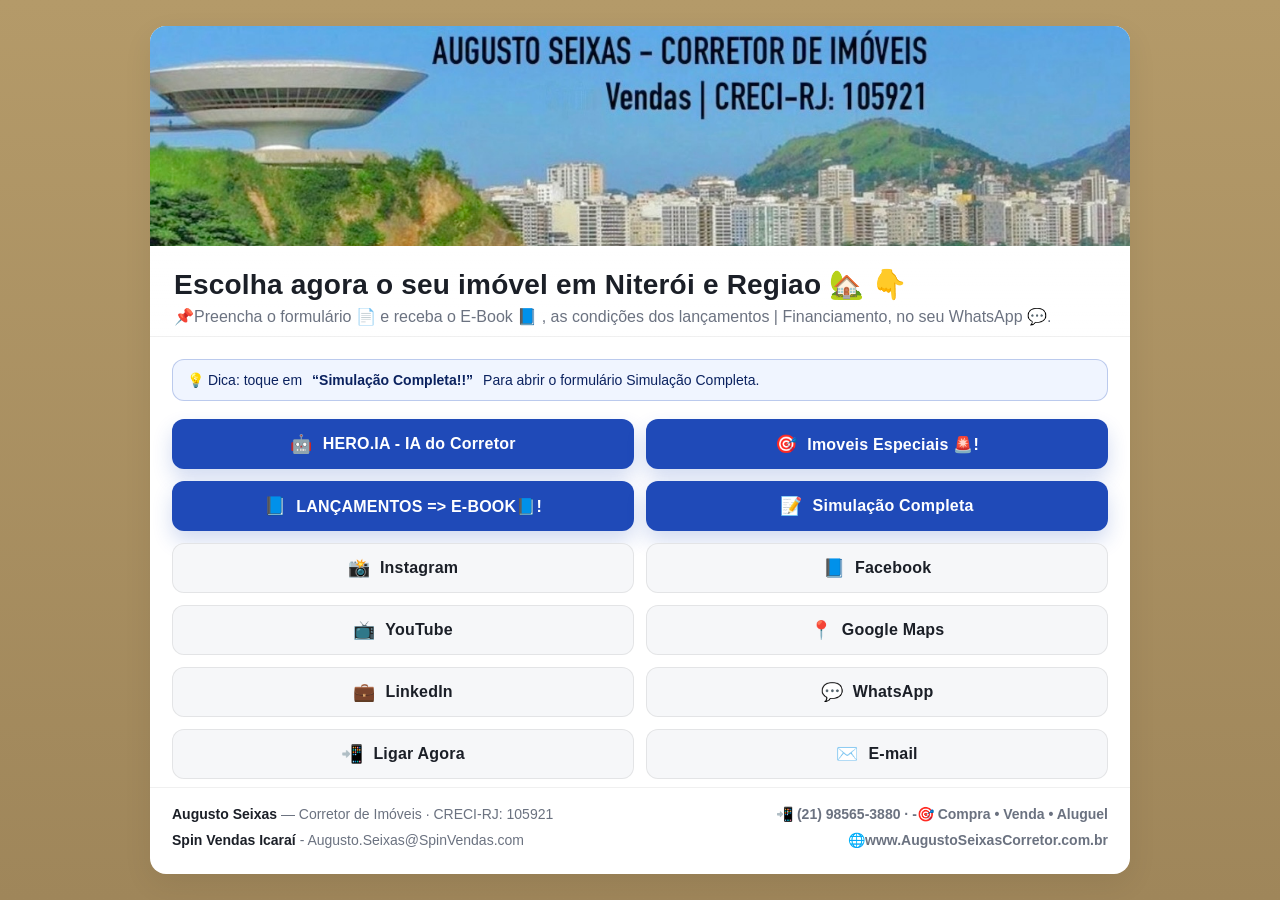
==== commit 3e331640: "Update links for Imoveis Especiais and E-BOOK" ====
--- a/index.html
+++ b/index.html
@@ -88,9 +88,9 @@
       <div class="grid">
    
         <a class="btn primary" data-track="HERO.IA - IA do Corretor" href="https://augustoseixascorretoravaliador.github.io/HERO.IA/" target="_blank" rel="noopener"><span class="emoji">🤖</span> HERO.IA - IA do Corretor</a>
-        <a class="btn primary" data-track="🎯 Imoveis Especiais 🚨" href="https://www.spinimoveis.com/corretores/augusto-seixas" target="_blank" rel="noopener"><span class="emoji">🎯</span> Imoveis Especiais 🚨!</a>
-        <a class="btn primary" data-track="LANÇAMENTOS => E-BOOK📘!" href="https://docs.google.com/forms/d/e/1FAIpQLSfIhaqGByUwrIIBQU1-iOxCtFlrinhP8wOva_zhu2rW18q_Jg/viewform?usp=publish-editor" target="_blank" rel="noopener"><span class="emoji">📘</span> LANÇAMENTOS => E-BOOK📘!</a>
-        <a class="btn primary" data-track="Simulação Completa!" href="https://docs.google.com/forms/d/e/1FAIpQLScbv2QimRe-4hqt1ymMIVASQGUbRqqND_AueWJf2bWojtGrhQ/viewform?utm_source=site&utm_medium=cta&utm_campaign=simulacao" target="_blank" rel="noopener"><span class="emoji">📝</span> Simulação Completa</a>
+        <a class="btn primary" data-track="🎯 Imoveis Especiais 🚨" href="https://www.chavesnamao.com.br/corretor/augusto-seixas-corretor-de-imoveis/id-1145973/" target="_blank" rel="noopener"><span class="emoji">🎯</span> Imoveis Especiais 🚨!</a>
+        <a class="btn primary" data-track="LANÇAMENTOS => E-BOOK📘!" href="https://www.chavesnamao.com.br/corretor/augusto-seixas-corretor-de-imoveis/id-1145973/" target="_blank" rel="noopener"><span class="emoji">📘</span> LANÇAMENTOS => E-BOOK📘!</a>
+        <a class="btn primary" data-track="Simulação Completa!" href="https://www.chavesnamao.com.br/corretor/augusto-seixas-corretor-de-imoveis/id-1145973/" target="_blank" rel="noopener"><span class="emoji">📝</span> Simulação Completa</a>
         <a class="btn" data-track="Instagram" href="https://www.instagram.com/augustoseixas_corretorimoveis" target="_blank" rel="noopener"><span class="emoji">📸</span> Instagram</a>
         <a class="btn" data-track="Facebook" href="https://www.facebook.com/AugustoSeixasCorretordeImoveis" target="_blank" rel="noopener"><span class="emoji">📘</span> Facebook</a>
         
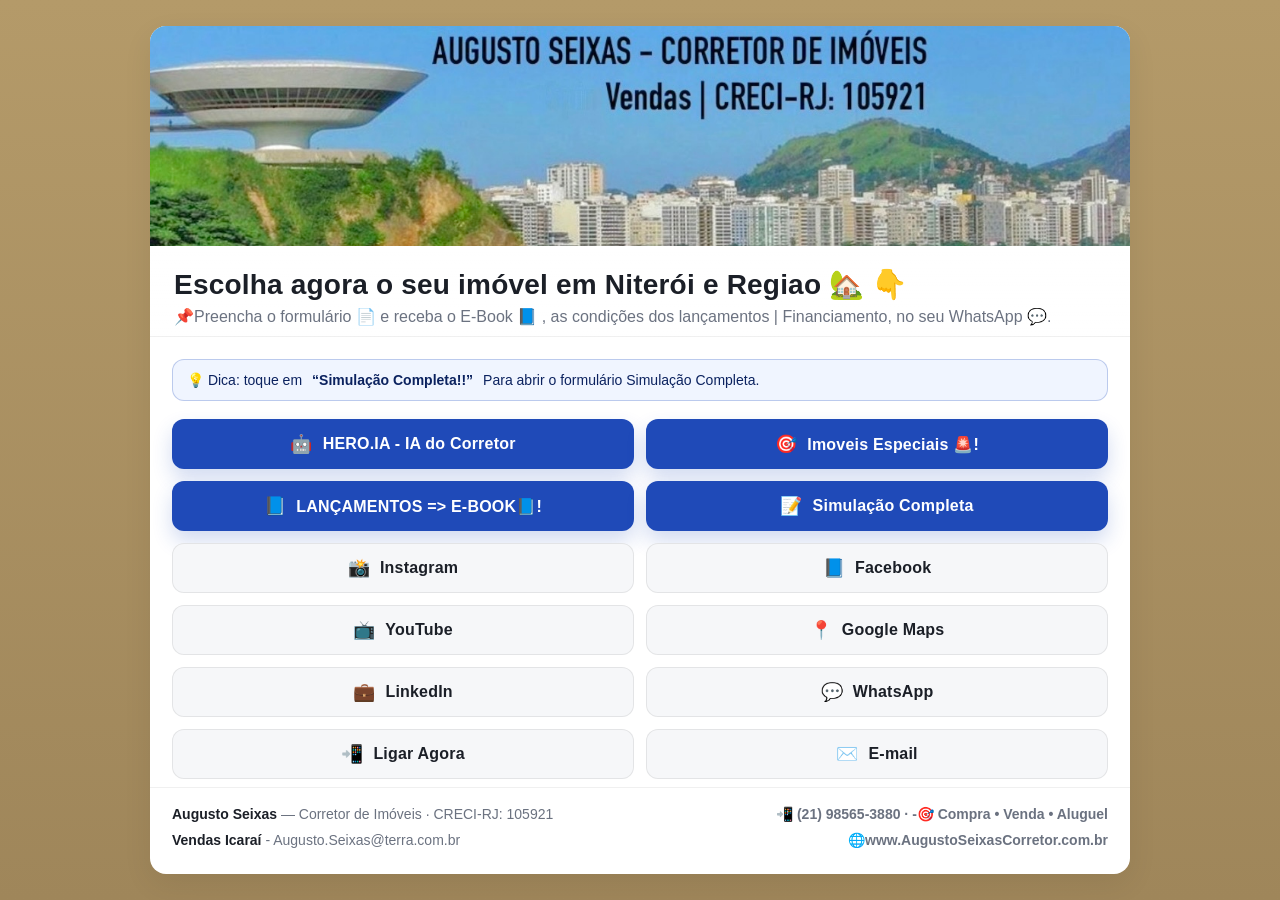
==== commit 6d10c536: "Update email address in footer section" ====
--- a/index.html
+++ b/index.html
@@ -108,7 +108,7 @@
     <footer class="footer">
       <div class="sig"><strong>Augusto Seixas</strong> — Corretor de Imóveis · CRECI-RJ: 105921</div>
       <div><strong>📲 (21) 98565-3880 · -🎯 Compra • Venda • Aluguel </strong></div>
-      <div class="sig"><strong>Spin Vendas Icaraí </strong>-  Augusto.Seixas@SpinVendas.com</div>
+      <div class="sig"><strong> Vendas Icaraí </strong>-  Augusto.Seixas@terra.com.br</div>
       <div><strong>🌐www.AugustoSeixasCorretor.com.br </strong></div>
     </footer>
   </main>
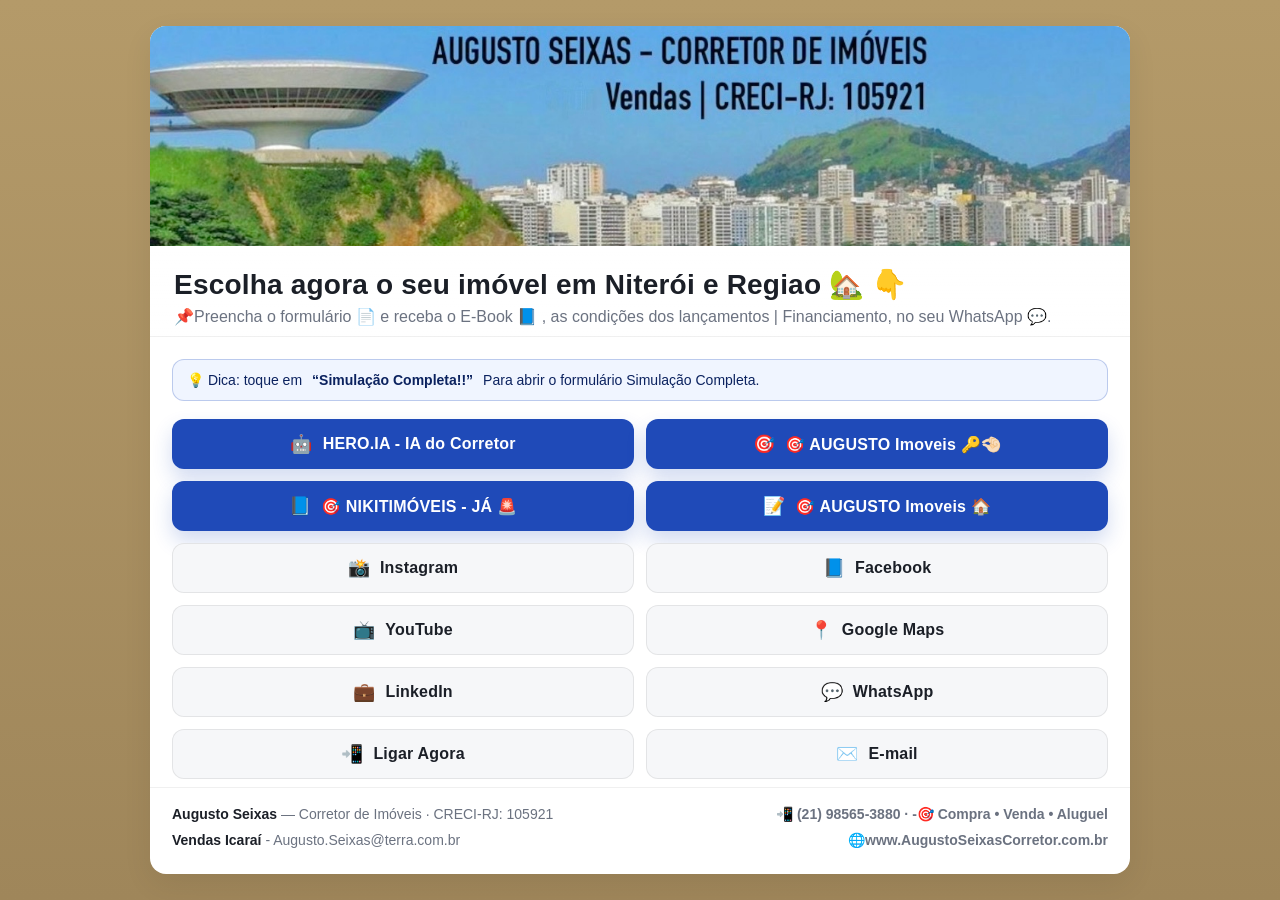
==== commit 60e58e84: "Update index.html" ====
--- a/index.html
+++ b/index.html
@@ -87,10 +87,10 @@
       <div class="notice">💡 Dica: toque em <strong>“Simulação Completa!!”</strong> Para abrir o formulário Simulação Completa.</div>
       <div class="grid">
    
-        <a class="btn primary" data-track="HERO.IA - IA do Corretor" href="https://augustoseixascorretoravaliador.github.io/HERO.IA/" target="_blank" rel="noopener"><span class="emoji">🤖</span> HERO.IA - IA do Corretor</a>
-        <a class="btn primary" data-track="🎯 Imoveis Especiais 🚨" href="https://www.chavesnamao.com.br/corretor/augusto-seixas-corretor-de-imoveis/id-1145973/" target="_blank" rel="noopener"><span class="emoji">🎯</span> Imoveis Especiais 🚨!</a>
-        <a class="btn primary" data-track="LANÇAMENTOS => E-BOOK📘!" href="https://www.chavesnamao.com.br/corretor/augusto-seixas-corretor-de-imoveis/id-1145973/" target="_blank" rel="noopener"><span class="emoji">📘</span> LANÇAMENTOS => E-BOOK📘!</a>
-        <a class="btn primary" data-track="Simulação Completa!" href="https://www.chavesnamao.com.br/corretor/augusto-seixas-corretor-de-imoveis/id-1145973/" target="_blank" rel="noopener"><span class="emoji">📝</span> Simulação Completa</a>
+        <a class="btn primary" data-track="HERO.IA - IA do Corretor" href="https://augustosseixas.hotmart.host/link-na-bio-037e1d56-7660-4497-baa2-d308fb1bad5d" target="_blank" rel="noopener"><span class="emoji">🤖</span> HERO.IA - IA do Corretor</a>
+        <a class="btn primary" data-track="🎯 AUGUSTO Imoveis 🔑🤏🏻" href="https://www.chavesnamao.com.br/corretor/augusto-seixas-corretor-de-imoveis/id-1145973/" target="_blank" rel="noopener"><span class="emoji">🎯</span> 🎯 AUGUSTO Imoveis 🔑🤏🏻</a>
+        <a class="btn primary" data-track="🎯 NIKITIMÓVEIS - JÁ 🚨" href="https://www.nikitimoveisja.com.br/" target="_blank" rel="noopener"><span class="emoji">📘</span> 🎯 NIKITIMÓVEIS - JÁ 🚨</a>
+        <a class="btn primary" data-track="🎯 AUGUSTO Imoveis 🏠" href="https://www.augustoseixascorretor.com.br/" target="_blank" rel="noopener"><span class="emoji">📝</span> 🎯 AUGUSTO Imoveis 🏠</a>
         <a class="btn" data-track="Instagram" href="https://www.instagram.com/augustoseixas_corretorimoveis" target="_blank" rel="noopener"><span class="emoji">📸</span> Instagram</a>
         <a class="btn" data-track="Facebook" href="https://www.facebook.com/AugustoSeixasCorretordeImoveis" target="_blank" rel="noopener"><span class="emoji">📘</span> Facebook</a>
         
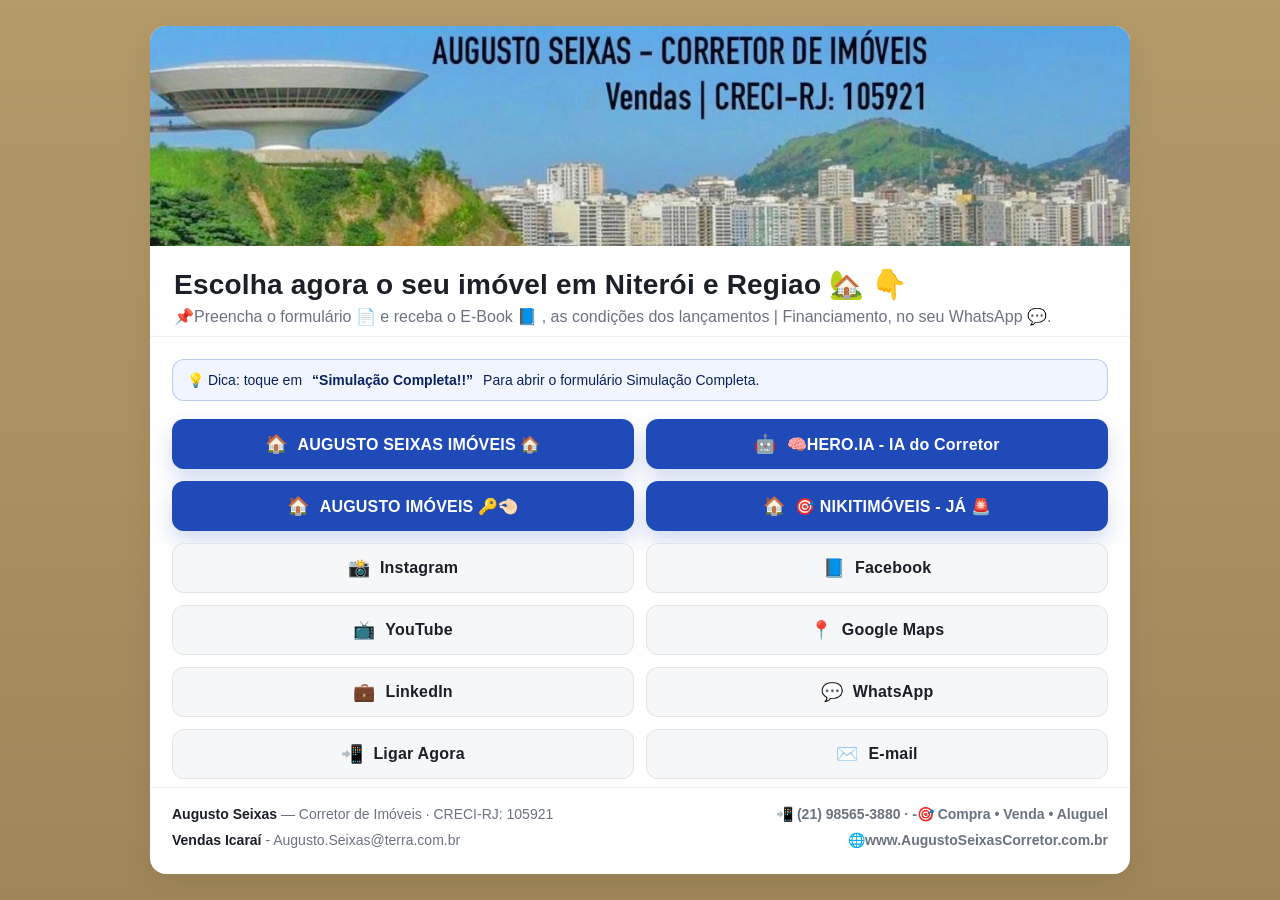
==== commit 252283a7: "Update index.html" ====
--- a/index.html
+++ b/index.html
@@ -87,10 +87,10 @@
       <div class="notice">💡 Dica: toque em <strong>“Simulação Completa!!”</strong> Para abrir o formulário Simulação Completa.</div>
       <div class="grid">
    
-        <a class="btn primary" data-track="HERO.IA - IA do Corretor" href="https://augustosseixas.hotmart.host/link-na-bio-037e1d56-7660-4497-baa2-d308fb1bad5d" target="_blank" rel="noopener"><span class="emoji">🤖</span> HERO.IA - IA do Corretor</a>
-        <a class="btn primary" data-track="🎯 AUGUSTO Imoveis 🔑🤏🏻" href="https://www.chavesnamao.com.br/corretor/augusto-seixas-corretor-de-imoveis/id-1145973/" target="_blank" rel="noopener"><span class="emoji">🎯</span> 🎯 AUGUSTO Imoveis 🔑🤏🏻</a>
-        <a class="btn primary" data-track="🎯 NIKITIMÓVEIS - JÁ 🚨" href="https://www.nikitimoveisja.com.br/" target="_blank" rel="noopener"><span class="emoji">📘</span> 🎯 NIKITIMÓVEIS - JÁ 🚨</a>
-        <a class="btn primary" data-track="🎯 AUGUSTO Imoveis 🏠" href="https://www.augustoseixascorretor.com.br/" target="_blank" rel="noopener"><span class="emoji">📝</span> 🎯 AUGUSTO Imoveis 🏠</a>
+        <a class="btn primary" data-track="🎯 AUGUSTO Imoveis 🏠" href="https://www.augustoseixascorretor.com.br/" target="_blank" rel="noopener"><span class="emoji">🏠</span>  AUGUSTO SEIXAS IMÓVEIS 🏠</a>
+        <a class="btn primary" data-track="🧠HERO.IA - IA do Corretor" href="https://augustosseixas.hotmart.host/link-na-bio-037e1d56-7660-4497-baa2-d308fb1bad5d" target="_blank" rel="noopener"><span class="emoji">🤖</span> 🧠HERO.IA - IA do Corretor</a>
+        <a class="btn primary" data-track="🎯 AUGUSTO Imoveis 🔑🤏🏻" href="https://www.chavesnamao.com.br/corretor/augusto-seixas-corretor-de-imoveis/id-1145973/" target="_blank" rel="noopener"><span class="emoji">🏠</span>  AUGUSTO  IMÓVEIS 🔑🤏🏻</a>
+        <a class="btn primary" data-track="🎯 NIKITIMÓVEIS - JÁ 🚨" href="https://www.nikitimoveisja.com.br/" target="_blank" rel="noopener"><span class="emoji">🏠</span> 🎯 NIKITIMÓVEIS - JÁ 🚨</a>
         <a class="btn" data-track="Instagram" href="https://www.instagram.com/augustoseixas_corretorimoveis" target="_blank" rel="noopener"><span class="emoji">📸</span> Instagram</a>
         <a class="btn" data-track="Facebook" href="https://www.facebook.com/AugustoSeixasCorretordeImoveis" target="_blank" rel="noopener"><span class="emoji">📘</span> Facebook</a>
         
